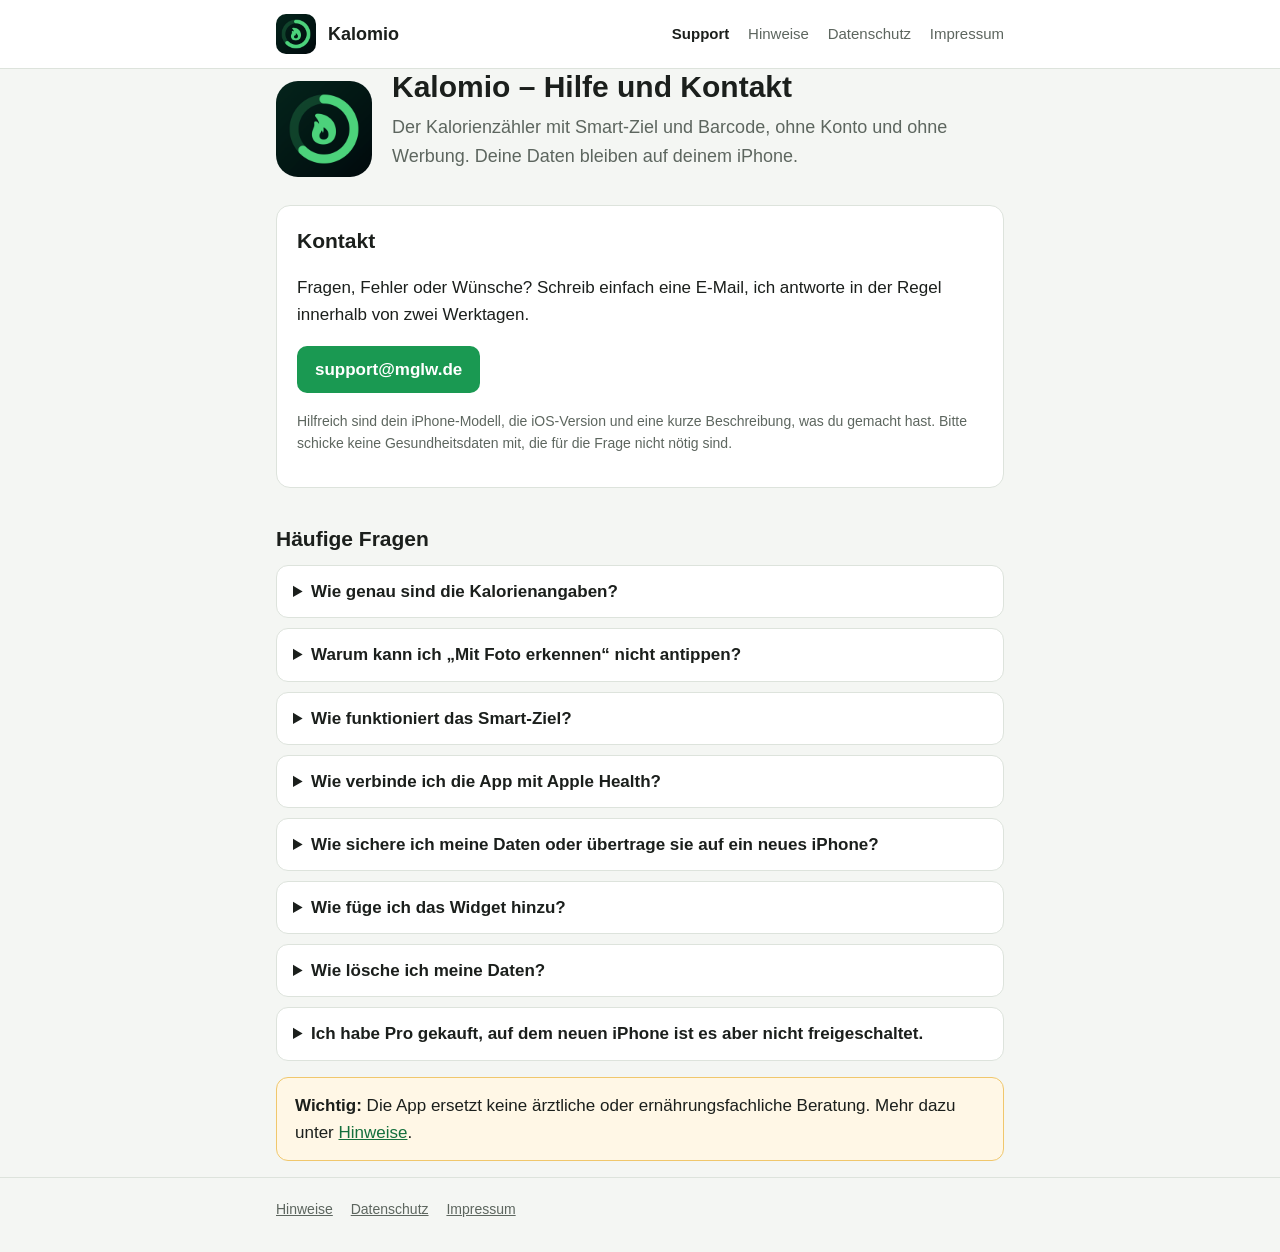
==== kalomio/index.html @ 86140501 "Erste Version der Webseite" ====
<!doctype html>
<html lang="de">
<head>
  <meta charset="utf-8">
  <meta name="viewport" content="width=device-width, initial-scale=1">
  <title>Support · Kalomio</title>
  <meta name="description" content="Hilfe, Kontakt und häufige Fragen zur iPhone-App Kalomio.">
  <link rel="stylesheet" href="style.css">
  <link rel="icon" href="icon.png">
  <link rel="apple-touch-icon" href="apple-touch-icon.png">
</head>
<body>
  <header class="site">
    <div class="wrap">
      <img src="icon.png" alt="">
      <a class="name" href="index.html">Kalomio</a>
      <nav aria-label="Seiten">
        <a href="index.html" aria-current="page">Support</a>
        <a href="hinweise.html">Hinweise</a>
        <a href="datenschutz.html">Datenschutz</a>
        <a href="impressum.html">Impressum</a>
      </nav>
    </div>
  </header>

  <main class="wrap">
    <div class="hero">
      <img src="icon.png" alt="App-Symbol von Kalomio">
      <div>
        <h1>Kalomio – Hilfe und Kontakt</h1>
        <p class="lead">Der Kalorienzähler mit Smart-Ziel und Barcode, ohne Konto und ohne Werbung. Deine Daten bleiben auf deinem iPhone.</p>
      </div>
    </div>

    <div class="card">
      <h2 style="margin-top:0">Kontakt</h2>
      <p>Fragen, Fehler oder Wünsche? Schreib einfach eine E-Mail, ich antworte in der Regel innerhalb von zwei Werktagen.</p>
      <p><a class="button" href="mailto:support@mglw.de?subject=Kalomio">support@mglw.de</a></p>
      <p class="small">Hilfreich sind dein iPhone-Modell, die iOS-Version und eine kurze Beschreibung, was du gemacht hast. Bitte schicke keine Gesundheitsdaten mit, die für die Frage nicht nötig sind.</p>
    </div>

    <h2>Häufige Fragen</h2>

    <details>
      <summary>Wie genau sind die Kalorienangaben?</summary>
      <p>Alle Kalorien und Nährwerte sind Schätzwerte. Sie stammen aus der Nährwerttabelle der App, aus der freien Datenbank Open Food Facts oder aus einer Schätzung der KI auf deinem iPhone. Im Prüffenster siehst du bei jedem Bestandteil, woher der Wert kommt, und kannst Mengen und Kalorien jederzeit anpassen.</p>
    </details>

    <details>
      <summary>Warum kann ich „Mit Foto erkennen“ nicht antippen?</summary>
      <p>Die Foto-Erkennung braucht ein iPhone mit Apple Intelligence und iOS 27 oder neuer. Tippe in der App auf das blaue i neben dem Knopf, dort steht der genaue Grund. Ohne Foto-Erkennung kannst du Mahlzeiten weiterhin beschreiben, den Barcode scannen oder von Hand eintragen.</p>
    </details>

    <details>
      <summary>Wie funktioniert das Smart-Ziel?</summary>
      <p>Das Smart-Ziel schätzt deinen Verbrauch zuerst aus Alter, Größe, Gewicht und Alltagsaktivität. Nach etwa zwei Wochen vergleicht es deine eingetragenen Mahlzeiten mit dem Verlauf deines Gewichts und passt dein Tagesziel einmal pro Woche an. Je vollständiger du einträgst und je öfter du dich wiegst, desto genauer wird es.</p>
    </details>

    <details>
      <summary>Wie verbinde ich die App mit Apple Health?</summary>
      <p>Schalte in der App unter Einstellungen „Aktivitätskalorien anrechnen“ ein oder richte das Smart-Ziel ein. iOS fragt dann nach den Freigaben. Du kannst sie jederzeit in der Health-App unter Teilen › Apps › Kalomio ändern.</p>
    </details>

    <details>
      <summary>Wie sichere ich meine Daten oder übertrage sie auf ein neues iPhone?</summary>
      <p>Unter Einstellungen › Daten erstellst du mit „Daten exportieren“ eine Sicherungsdatei, die du zum Beispiel in iCloud Drive speicherst. Auf dem neuen Gerät liest „Daten importieren“ sie wieder ein, schon vorhandene Einträge werden dabei übersprungen.</p>
    </details>

    <details>
      <summary>Wie füge ich das Widget hinzu?</summary>
      <p>Halte eine freie Stelle auf dem Home-Bildschirm gedrückt, tippe oben links auf „Bearbeiten“ und dann auf „Widget hinzufügen“. Wähle „Kalomio“ und die gewünschte Größe. Für den Sperrbildschirm hältst du ihn gedrückt, tippst auf „Anpassen“ und dann auf das Widget-Feld.</p>
    </details>

    <details>
      <summary>Wie lösche ich meine Daten?</summary>
      <p>Einzelne Mahlzeiten oder Favoriten löschst du, indem du sie nach links schiebst. Löschst du die App vom iPhone, werden alle ihre Daten auf dem Gerät entfernt. Gewichtswerte, die du in Apple Health gespeichert hast, bleiben dort erhalten und lassen sich in der Health-App löschen.</p>
    </details>

    <details>
      <summary>Ich habe Pro gekauft, auf dem neuen iPhone ist es aber nicht freigeschaltet.</summary>
      <p><span class="todo">Erst nach Einbau des Kaufs ergänzen:</span> Tippe in der App auf „Käufe wiederherstellen“ und melde dich mit demselben Apple Account an, mit dem du gekauft hast.</p>
    </details>

    <div class="note">
      <strong>Wichtig:</strong> Die App ersetzt keine ärztliche oder ernährungsfachliche Beratung. Mehr dazu unter <a href="hinweise.html">Hinweise</a>.
    </div>
  </main>

  <footer class="site">
    <div class="wrap">
      <a href="hinweise.html">Hinweise</a>
      <a href="datenschutz.html">Datenschutz</a>
      <a href="impressum.html">Impressum</a>
    </div>
  </footer>
</body>
</html>
---- kalomio/style.css ----
/* Bewusst ohne externe Schriften, Skripte oder Cookies: Die Seite lädt nichts von Dritten. */
:root {
  --bg: #f4f6f3;
  --card: #ffffff;
  --text: #1b1f1c;
  --muted: #5d665f;
  --line: #dde3dc;
  --accent: #1a9952;
  --accent-text: #146f3c;
  --note: #fff7e6;
  --note-line: #f0c76c;
  color-scheme: light dark;
}

@media (prefers-color-scheme: dark) {
  :root {
    --bg: #0f1411;
    --card: #18201b;
    --text: #eef2ee;
    --muted: #a3ada5;
    --line: #2b352e;
    --accent: #4dd17a;
    --accent-text: #6fdd94;
    --note: #2c2412;
    --note-line: #8a6a22;
  }
}

* { box-sizing: border-box; }

html { -webkit-text-size-adjust: 100%; }

body {
  margin: 0;
  background: var(--bg);
  color: var(--text);
  font: 17px/1.6 -apple-system, BlinkMacSystemFont, "Segoe UI", Roboto, Helvetica, Arial, sans-serif;
}

a { color: var(--accent-text); }

.wrap { max-width: 760px; margin: 0 auto; padding: 0 16px; }

header.site {
  border-bottom: 1px solid var(--line);
  background: var(--card);
}

header.site .wrap {
  display: flex;
  align-items: center;
  gap: 12px;
  padding-top: 14px;
  padding-bottom: 14px;
  flex-wrap: wrap;
}

header.site img { width: 40px; height: 40px; border-radius: 10px; }

header.site .name { font-weight: 600; font-size: 18px; color: var(--text); text-decoration: none; margin-right: auto; }

nav a {
  color: var(--muted);
  text-decoration: none;
  margin-left: 14px;
  font-size: 15px;
  white-space: nowrap;
}

nav a[aria-current="page"] { color: var(--text); font-weight: 600; }

main { padding: 32px 0 48px; }

h1 { font-size: 30px; line-height: 1.2; margin: 0 0 8px; }
h2 { font-size: 21px; margin: 34px 0 8px; }
h3 { font-size: 17px; margin: 22px 0 4px; }

.lead { color: var(--muted); font-size: 18px; margin-top: 0; }

.hero { display: flex; gap: 20px; align-items: center; margin-bottom: 8px; }
.hero img { width: 96px; height: 96px; border-radius: 22px; flex: none; }

.card {
  background: var(--card);
  border: 1px solid var(--line);
  border-radius: 14px;
  padding: 18px 20px;
  margin: 16px 0;
}

.note {
  background: var(--note);
  border: 1px solid var(--note-line);
  border-radius: 12px;
  padding: 14px 18px;
  margin: 16px 0;
}

details {
  background: var(--card);
  border: 1px solid var(--line);
  border-radius: 12px;
  padding: 12px 16px;
  margin: 10px 0;
}

summary { cursor: pointer; font-weight: 600; }
details p:last-child, details ul:last-child { margin-bottom: 0; }

.button {
  display: inline-block;
  background: var(--accent);
  color: #fff;
  padding: 10px 18px;
  border-radius: 10px;
  text-decoration: none;
  font-weight: 600;
}

@media (prefers-color-scheme: dark) { .button { color: #08140c; } }

/* Platzhalter fallen auf, damit nichts davon online geht. */
.todo { background: #ffe14d; color: #000; padding: 0 4px; border-radius: 4px; font-weight: 600; }

.small { font-size: 14px; color: var(--muted); }

footer.site { border-top: 1px solid var(--line); padding: 20px 0 32px; font-size: 14px; color: var(--muted); }
footer.site a { color: var(--muted); margin-right: 14px; }

@media (max-width: 520px) {
  h1 { font-size: 26px; }
  .hero { flex-direction: column; align-items: flex-start; }
  nav a { margin: 0 14px 0 0; }
}
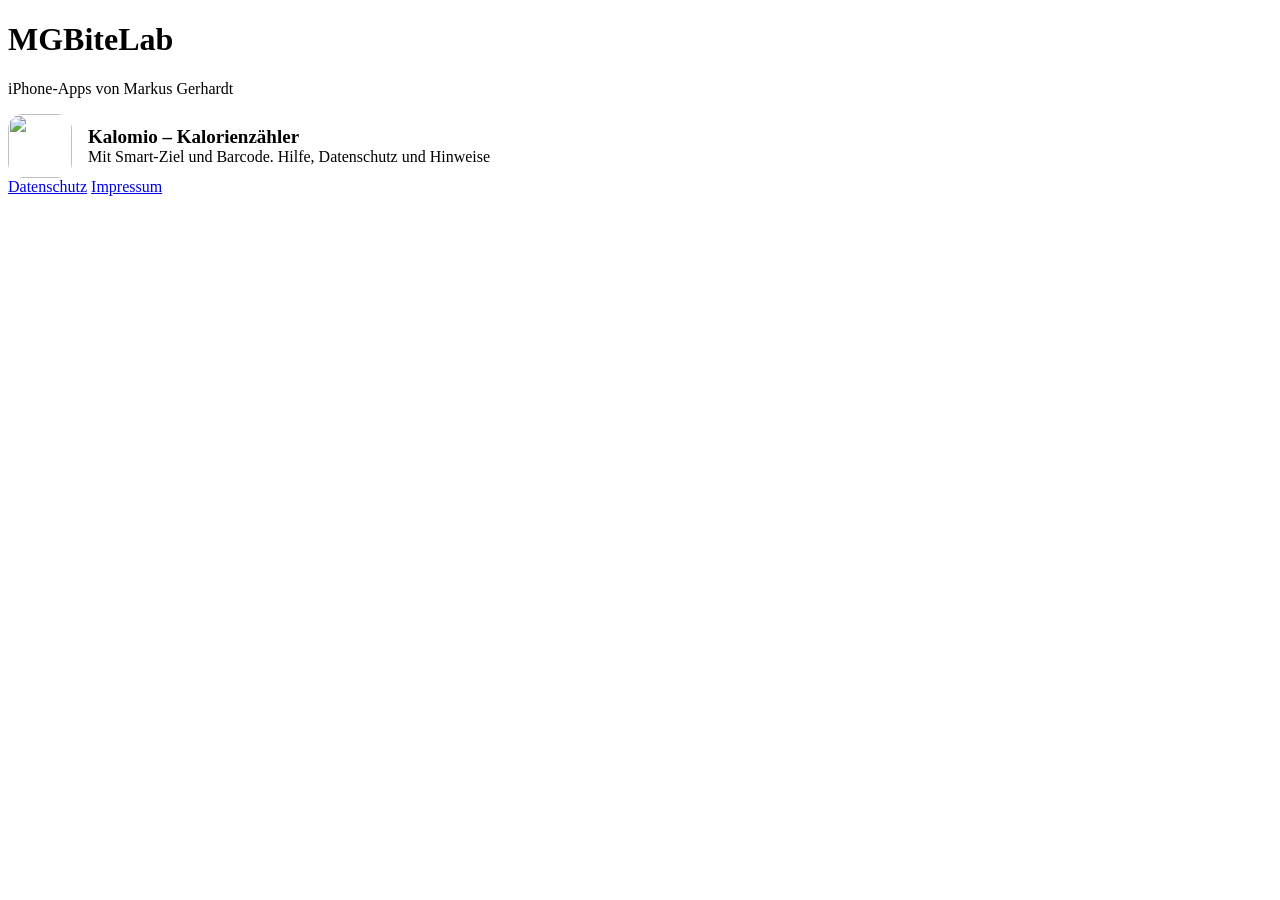
==== commit e28a2658: "Zweite" ====
--- a/kalomio/index.html
+++ b/kalomio/index.html
@@ -3,94 +3,28 @@
 <head>
   <meta charset="utf-8">
   <meta name="viewport" content="width=device-width, initial-scale=1">
-  <title>Support · Kalomio</title>
-  <meta name="description" content="Hilfe, Kontakt und häufige Fragen zur iPhone-App Kalomio.">
-  <link rel="stylesheet" href="style.css">
-  <link rel="icon" href="icon.png">
-  <link rel="apple-touch-icon" href="apple-touch-icon.png">
+  <title>MGBiteLab</title>
+  <meta name="description" content="Apps von MGBiteLab mit Support, Datenschutz und Impressum.">
+  <link rel="stylesheet" href="kalomio/style.css">
 </head>
 <body>
-  <header class="site">
-    <div class="wrap">
-      <img src="icon.png" alt="">
-      <a class="name" href="index.html">Kalomio</a>
-      <nav aria-label="Seiten">
-        <a href="index.html" aria-current="page">Support</a>
-        <a href="hinweise.html">Hinweise</a>
-        <a href="datenschutz.html">Datenschutz</a>
-        <a href="impressum.html">Impressum</a>
-      </nav>
-    </div>
-  </header>
+  <main class="wrap">
+    <h1>MGBiteLab</h1>
+    <p class="lead">iPhone-Apps von Markus Gerhardt</p>
 
-  <main class="wrap">
-    <div class="hero">
-      <img src="icon.png" alt="App-Symbol von Kalomio">
-      <div>
-        <h1>Kalomio – Hilfe und Kontakt</h1>
-        <p class="lead">Der Kalorienzähler mit Smart-Ziel und Barcode, ohne Konto und ohne Werbung. Deine Daten bleiben auf deinem iPhone.</p>
-      </div>
-    </div>
-
-    <div class="card">
-      <h2 style="margin-top:0">Kontakt</h2>
-      <p>Fragen, Fehler oder Wünsche? Schreib einfach eine E-Mail, ich antworte in der Regel innerhalb von zwei Werktagen.</p>
-      <p><a class="button" href="mailto:support@mglw.de?subject=Kalomio">support@mglw.de</a></p>
-      <p class="small">Hilfreich sind dein iPhone-Modell, die iOS-Version und eine kurze Beschreibung, was du gemacht hast. Bitte schicke keine Gesundheitsdaten mit, die für die Frage nicht nötig sind.</p>
-    </div>
-
-    <h2>Häufige Fragen</h2>
-
-    <details>
-      <summary>Wie genau sind die Kalorienangaben?</summary>
-      <p>Alle Kalorien und Nährwerte sind Schätzwerte. Sie stammen aus der Nährwerttabelle der App, aus der freien Datenbank Open Food Facts oder aus einer Schätzung der KI auf deinem iPhone. Im Prüffenster siehst du bei jedem Bestandteil, woher der Wert kommt, und kannst Mengen und Kalorien jederzeit anpassen.</p>
-    </details>
-
-    <details>
-      <summary>Warum kann ich „Mit Foto erkennen“ nicht antippen?</summary>
-      <p>Die Foto-Erkennung braucht ein iPhone mit Apple Intelligence und iOS 27 oder neuer. Tippe in der App auf das blaue i neben dem Knopf, dort steht der genaue Grund. Ohne Foto-Erkennung kannst du Mahlzeiten weiterhin beschreiben, den Barcode scannen oder von Hand eintragen.</p>
-    </details>
-
-    <details>
-      <summary>Wie funktioniert das Smart-Ziel?</summary>
-      <p>Das Smart-Ziel schätzt deinen Verbrauch zuerst aus Alter, Größe, Gewicht und Alltagsaktivität. Nach etwa zwei Wochen vergleicht es deine eingetragenen Mahlzeiten mit dem Verlauf deines Gewichts und passt dein Tagesziel einmal pro Woche an. Je vollständiger du einträgst und je öfter du dich wiegst, desto genauer wird es.</p>
-    </details>
-
-    <details>
-      <summary>Wie verbinde ich die App mit Apple Health?</summary>
-      <p>Schalte in der App unter Einstellungen „Aktivitätskalorien anrechnen“ ein oder richte das Smart-Ziel ein. iOS fragt dann nach den Freigaben. Du kannst sie jederzeit in der Health-App unter Teilen › Apps › Kalomio ändern.</p>
-    </details>
-
-    <details>
-      <summary>Wie sichere ich meine Daten oder übertrage sie auf ein neues iPhone?</summary>
-      <p>Unter Einstellungen › Daten erstellst du mit „Daten exportieren“ eine Sicherungsdatei, die du zum Beispiel in iCloud Drive speicherst. Auf dem neuen Gerät liest „Daten importieren“ sie wieder ein, schon vorhandene Einträge werden dabei übersprungen.</p>
-    </details>
-
-    <details>
-      <summary>Wie füge ich das Widget hinzu?</summary>
-      <p>Halte eine freie Stelle auf dem Home-Bildschirm gedrückt, tippe oben links auf „Bearbeiten“ und dann auf „Widget hinzufügen“. Wähle „Kalomio“ und die gewünschte Größe. Für den Sperrbildschirm hältst du ihn gedrückt, tippst auf „Anpassen“ und dann auf das Widget-Feld.</p>
-    </details>
-
-    <details>
-      <summary>Wie lösche ich meine Daten?</summary>
-      <p>Einzelne Mahlzeiten oder Favoriten löschst du, indem du sie nach links schiebst. Löschst du die App vom iPhone, werden alle ihre Daten auf dem Gerät entfernt. Gewichtswerte, die du in Apple Health gespeichert hast, bleiben dort erhalten und lassen sich in der Health-App löschen.</p>
-    </details>
-
-    <details>
-      <summary>Ich habe Pro gekauft, auf dem neuen iPhone ist es aber nicht freigeschaltet.</summary>
-      <p><span class="todo">Erst nach Einbau des Kaufs ergänzen:</span> Tippe in der App auf „Käufe wiederherstellen“ und melde dich mit demselben Apple Account an, mit dem du gekauft hast.</p>
-    </details>
-
-    <div class="note">
-      <strong>Wichtig:</strong> Die App ersetzt keine ärztliche oder ernährungsfachliche Beratung. Mehr dazu unter <a href="hinweise.html">Hinweise</a>.
-    </div>
+    <a class="card" href="kalomio/" style="display:flex; gap:16px; align-items:center; text-decoration:none; color:inherit">
+      <img src="kalomio/icon.png" alt="" style="width:64px; height:64px; border-radius:15px; flex:none">
+      <span>
+        <strong style="font-size:19px">Kalomio – Kalorienzähler</strong><br>
+        <span class="small">Mit Smart-Ziel und Barcode. Hilfe, Datenschutz und Hinweise</span>
+      </span>
+    </a>
   </main>
 
   <footer class="site">
     <div class="wrap">
-      <a href="hinweise.html">Hinweise</a>
-      <a href="datenschutz.html">Datenschutz</a>
-      <a href="impressum.html">Impressum</a>
+      <a href="kalomio/datenschutz.html">Datenschutz</a>
+      <a href="kalomio/impressum.html">Impressum</a>
     </div>
   </footer>
 </body>
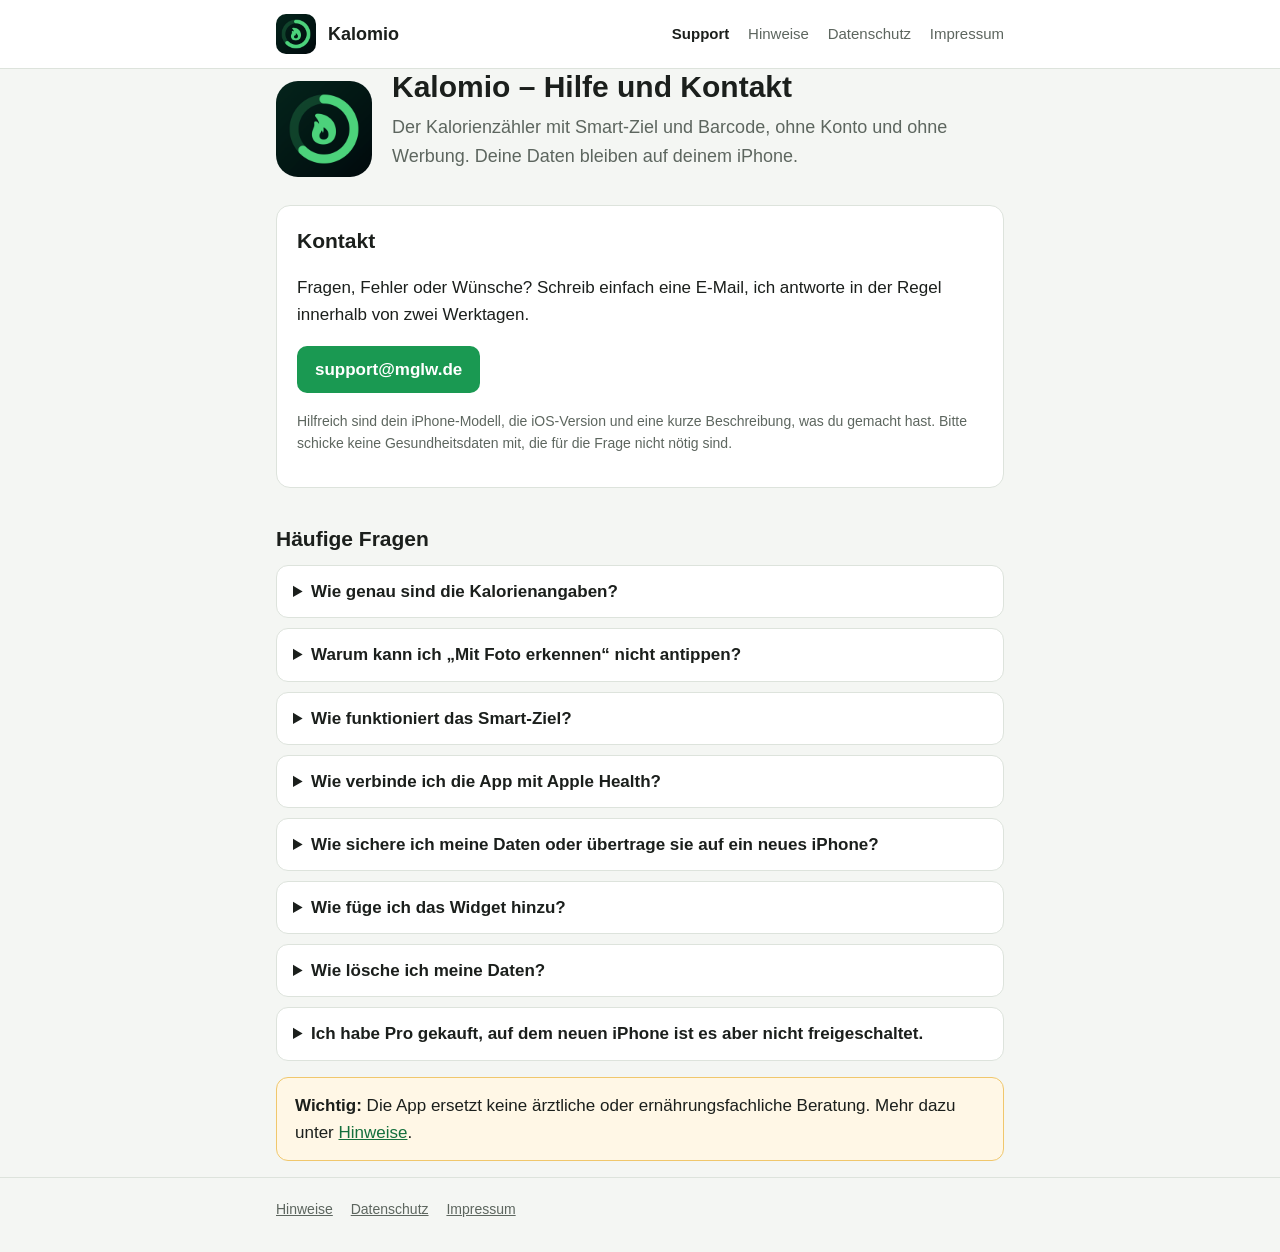
==== commit d1f7e78f: "Zweite" ====
--- a/kalomio/index.html
+++ b/kalomio/index.html
@@ -3,28 +3,94 @@
 <head>
   <meta charset="utf-8">
   <meta name="viewport" content="width=device-width, initial-scale=1">
-  <title>MGBiteLab</title>
-  <meta name="description" content="Apps von MGBiteLab mit Support, Datenschutz und Impressum.">
-  <link rel="stylesheet" href="kalomio/style.css">
+  <title>Support · Kalomio</title>
+  <meta name="description" content="Hilfe, Kontakt und häufige Fragen zur iPhone-App Kalomio.">
+  <link rel="stylesheet" href="style.css">
+  <link rel="icon" href="icon.png">
+  <link rel="apple-touch-icon" href="apple-touch-icon.png">
 </head>
 <body>
+  <header class="site">
+    <div class="wrap">
+      <img src="icon.png" alt="">
+      <a class="name" href="index.html">Kalomio</a>
+      <nav aria-label="Seiten">
+        <a href="index.html" aria-current="page">Support</a>
+        <a href="hinweise.html">Hinweise</a>
+        <a href="datenschutz.html">Datenschutz</a>
+        <a href="impressum.html">Impressum</a>
+      </nav>
+    </div>
+  </header>
+
   <main class="wrap">
-    <h1>MGBiteLab</h1>
-    <p class="lead">iPhone-Apps von Markus Gerhardt</p>
+    <div class="hero">
+      <img src="icon.png" alt="App-Symbol von Kalomio">
+      <div>
+        <h1>Kalomio – Hilfe und Kontakt</h1>
+        <p class="lead">Der Kalorienzähler mit Smart-Ziel und Barcode, ohne Konto und ohne Werbung. Deine Daten bleiben auf deinem iPhone.</p>
+      </div>
+    </div>
 
-    <a class="card" href="kalomio/" style="display:flex; gap:16px; align-items:center; text-decoration:none; color:inherit">
-      <img src="kalomio/icon.png" alt="" style="width:64px; height:64px; border-radius:15px; flex:none">
-      <span>
-        <strong style="font-size:19px">Kalomio – Kalorienzähler</strong><br>
-        <span class="small">Mit Smart-Ziel und Barcode. Hilfe, Datenschutz und Hinweise</span>
-      </span>
-    </a>
+    <div class="card">
+      <h2 style="margin-top:0">Kontakt</h2>
+      <p>Fragen, Fehler oder Wünsche? Schreib einfach eine E-Mail, ich antworte in der Regel innerhalb von zwei Werktagen.</p>
+      <p><a class="button" href="&#109;&#97;&#105;&#108;&#116;&#111;&#58;&#115;&#117;&#112;&#112;&#111;&#114;&#116;&#64;&#109;&#103;&#108;&#119;&#46;&#100;&#101;?subject=Kalomio">&#115;&#117;&#112;&#112;&#111;&#114;&#116;&#64;&#109;&#103;&#108;&#119;&#46;&#100;&#101;</a></p>
+      <p class="small">Hilfreich sind dein iPhone-Modell, die iOS-Version und eine kurze Beschreibung, was du gemacht hast. Bitte schicke keine Gesundheitsdaten mit, die für die Frage nicht nötig sind.</p>
+    </div>
+
+    <h2>Häufige Fragen</h2>
+
+    <details>
+      <summary>Wie genau sind die Kalorienangaben?</summary>
+      <p>Alle Kalorien und Nährwerte sind Schätzwerte. Sie stammen aus der Nährwerttabelle der App, aus der freien Datenbank Open Food Facts oder aus einer Schätzung der KI auf deinem iPhone. Im Prüffenster siehst du bei jedem Bestandteil, woher der Wert kommt, und kannst Mengen und Kalorien jederzeit anpassen.</p>
+    </details>
+
+    <details>
+      <summary>Warum kann ich „Mit Foto erkennen“ nicht antippen?</summary>
+      <p>Die Foto-Erkennung braucht ein iPhone mit Apple Intelligence und iOS 27 oder neuer. Tippe in der App auf das blaue i neben dem Knopf, dort steht der genaue Grund. Ohne Foto-Erkennung kannst du Mahlzeiten weiterhin beschreiben, den Barcode scannen oder von Hand eintragen.</p>
+    </details>
+
+    <details>
+      <summary>Wie funktioniert das Smart-Ziel?</summary>
+      <p>Das Smart-Ziel schätzt deinen Verbrauch zuerst aus Alter, Größe, Gewicht und Alltagsaktivität. Nach etwa zwei Wochen vergleicht es deine eingetragenen Mahlzeiten mit dem Verlauf deines Gewichts und passt dein Tagesziel einmal pro Woche an. Je vollständiger du einträgst und je öfter du dich wiegst, desto genauer wird es.</p>
+    </details>
+
+    <details>
+      <summary>Wie verbinde ich die App mit Apple Health?</summary>
+      <p>Schalte in der App unter Einstellungen „Aktivitätskalorien anrechnen“ ein oder richte das Smart-Ziel ein. iOS fragt dann nach den Freigaben. Du kannst sie jederzeit in der Health-App unter Teilen › Apps › Kalomio ändern.</p>
+    </details>
+
+    <details>
+      <summary>Wie sichere ich meine Daten oder übertrage sie auf ein neues iPhone?</summary>
+      <p>Unter Einstellungen › Daten erstellst du mit „Daten exportieren“ eine Sicherungsdatei, die du zum Beispiel in iCloud Drive speicherst. Auf dem neuen Gerät liest „Daten importieren“ sie wieder ein, schon vorhandene Einträge werden dabei übersprungen.</p>
+    </details>
+
+    <details>
+      <summary>Wie füge ich das Widget hinzu?</summary>
+      <p>Halte eine freie Stelle auf dem Home-Bildschirm gedrückt, tippe oben links auf „Bearbeiten“ und dann auf „Widget hinzufügen“. Wähle „Kalomio“ und die gewünschte Größe. Für den Sperrbildschirm hältst du ihn gedrückt, tippst auf „Anpassen“ und dann auf das Widget-Feld.</p>
+    </details>
+
+    <details>
+      <summary>Wie lösche ich meine Daten?</summary>
+      <p>Einzelne Mahlzeiten oder Favoriten löschst du, indem du sie nach links schiebst. Löschst du die App vom iPhone, werden alle ihre Daten auf dem Gerät entfernt. Gewichtswerte, die du in Apple Health gespeichert hast, bleiben dort erhalten und lassen sich in der Health-App löschen.</p>
+    </details>
+
+    <details>
+      <summary>Ich habe Pro gekauft, auf dem neuen iPhone ist es aber nicht freigeschaltet.</summary>
+      <p><span class="todo">Erst nach Einbau des Kaufs ergänzen:</span> Tippe in der App auf „Käufe wiederherstellen“ und melde dich mit demselben Apple Account an, mit dem du gekauft hast.</p>
+    </details>
+
+    <div class="note">
+      <strong>Wichtig:</strong> Die App ersetzt keine ärztliche oder ernährungsfachliche Beratung. Mehr dazu unter <a href="hinweise.html">Hinweise</a>.
+    </div>
   </main>
 
   <footer class="site">
     <div class="wrap">
-      <a href="kalomio/datenschutz.html">Datenschutz</a>
-      <a href="kalomio/impressum.html">Impressum</a>
+      <a href="hinweise.html">Hinweise</a>
+      <a href="datenschutz.html">Datenschutz</a>
+      <a href="impressum.html">Impressum</a>
     </div>
   </footer>
 </body>
--- a/kalomio/style.css
+++ b/kalomio/style.css
@@ -0,0 +1,134 @@
+/* Bewusst ohne externe Schriften, Skripte oder Cookies: Die Seite lädt nichts von Dritten. */
+:root {
+  --bg: #f4f6f3;
+  --card: #ffffff;
+  --text: #1b1f1c;
+  --muted: #5d665f;
+  --line: #dde3dc;
+  --accent: #1a9952;
+  --accent-text: #146f3c;
+  --note: #fff7e6;
+  --note-line: #f0c76c;
+  color-scheme: light dark;
+}
+
+@media (prefers-color-scheme: dark) {
+  :root {
+    --bg: #0f1411;
+    --card: #18201b;
+    --text: #eef2ee;
+    --muted: #a3ada5;
+    --line: #2b352e;
+    --accent: #4dd17a;
+    --accent-text: #6fdd94;
+    --note: #2c2412;
+    --note-line: #8a6a22;
+  }
+}
+
+* { box-sizing: border-box; }
+
+html { -webkit-text-size-adjust: 100%; }
+
+body {
+  margin: 0;
+  background: var(--bg);
+  color: var(--text);
+  font: 17px/1.6 -apple-system, BlinkMacSystemFont, "Segoe UI", Roboto, Helvetica, Arial, sans-serif;
+}
+
+a { color: var(--accent-text); }
+
+.wrap { max-width: 760px; margin: 0 auto; padding: 0 16px; }
+
+header.site {
+  border-bottom: 1px solid var(--line);
+  background: var(--card);
+}
+
+header.site .wrap {
+  display: flex;
+  align-items: center;
+  gap: 12px;
+  padding-top: 14px;
+  padding-bottom: 14px;
+  flex-wrap: wrap;
+}
+
+header.site img { width: 40px; height: 40px; border-radius: 10px; }
+
+header.site .name { font-weight: 600; font-size: 18px; color: var(--text); text-decoration: none; margin-right: auto; }
+
+nav a {
+  color: var(--muted);
+  text-decoration: none;
+  margin-left: 14px;
+  font-size: 15px;
+  white-space: nowrap;
+}
+
+nav a[aria-current="page"] { color: var(--text); font-weight: 600; }
+
+main { padding: 32px 0 48px; }
+
+h1 { font-size: 30px; line-height: 1.2; margin: 0 0 8px; }
+h2 { font-size: 21px; margin: 34px 0 8px; }
+h3 { font-size: 17px; margin: 22px 0 4px; }
+
+.lead { color: var(--muted); font-size: 18px; margin-top: 0; }
+
+.hero { display: flex; gap: 20px; align-items: center; margin-bottom: 8px; }
+.hero img { width: 96px; height: 96px; border-radius: 22px; flex: none; }
+
+.card {
+  background: var(--card);
+  border: 1px solid var(--line);
+  border-radius: 14px;
+  padding: 18px 20px;
+  margin: 16px 0;
+}
+
+.note {
+  background: var(--note);
+  border: 1px solid var(--note-line);
+  border-radius: 12px;
+  padding: 14px 18px;
+  margin: 16px 0;
+}
+
+details {
+  background: var(--card);
+  border: 1px solid var(--line);
+  border-radius: 12px;
+  padding: 12px 16px;
+  margin: 10px 0;
+}
+
+summary { cursor: pointer; font-weight: 600; }
+details p:last-child, details ul:last-child { margin-bottom: 0; }
+
+.button {
+  display: inline-block;
+  background: var(--accent);
+  color: #fff;
+  padding: 10px 18px;
+  border-radius: 10px;
+  text-decoration: none;
+  font-weight: 600;
+}
+
+@media (prefers-color-scheme: dark) { .button { color: #08140c; } }
+
+/* Platzhalter fallen auf, damit nichts davon online geht. */
+.todo { background: #ffe14d; color: #000; padding: 0 4px; border-radius: 4px; font-weight: 600; }
+
+.small { font-size: 14px; color: var(--muted); }
+
+footer.site { border-top: 1px solid var(--line); padding: 20px 0 32px; font-size: 14px; color: var(--muted); }
+footer.site a { color: var(--muted); margin-right: 14px; }
+
+@media (max-width: 520px) {
+  h1 { font-size: 26px; }
+  .hero { flex-direction: column; align-items: flex-start; }
+  nav a { margin: 0 14px 0 0; }
+}
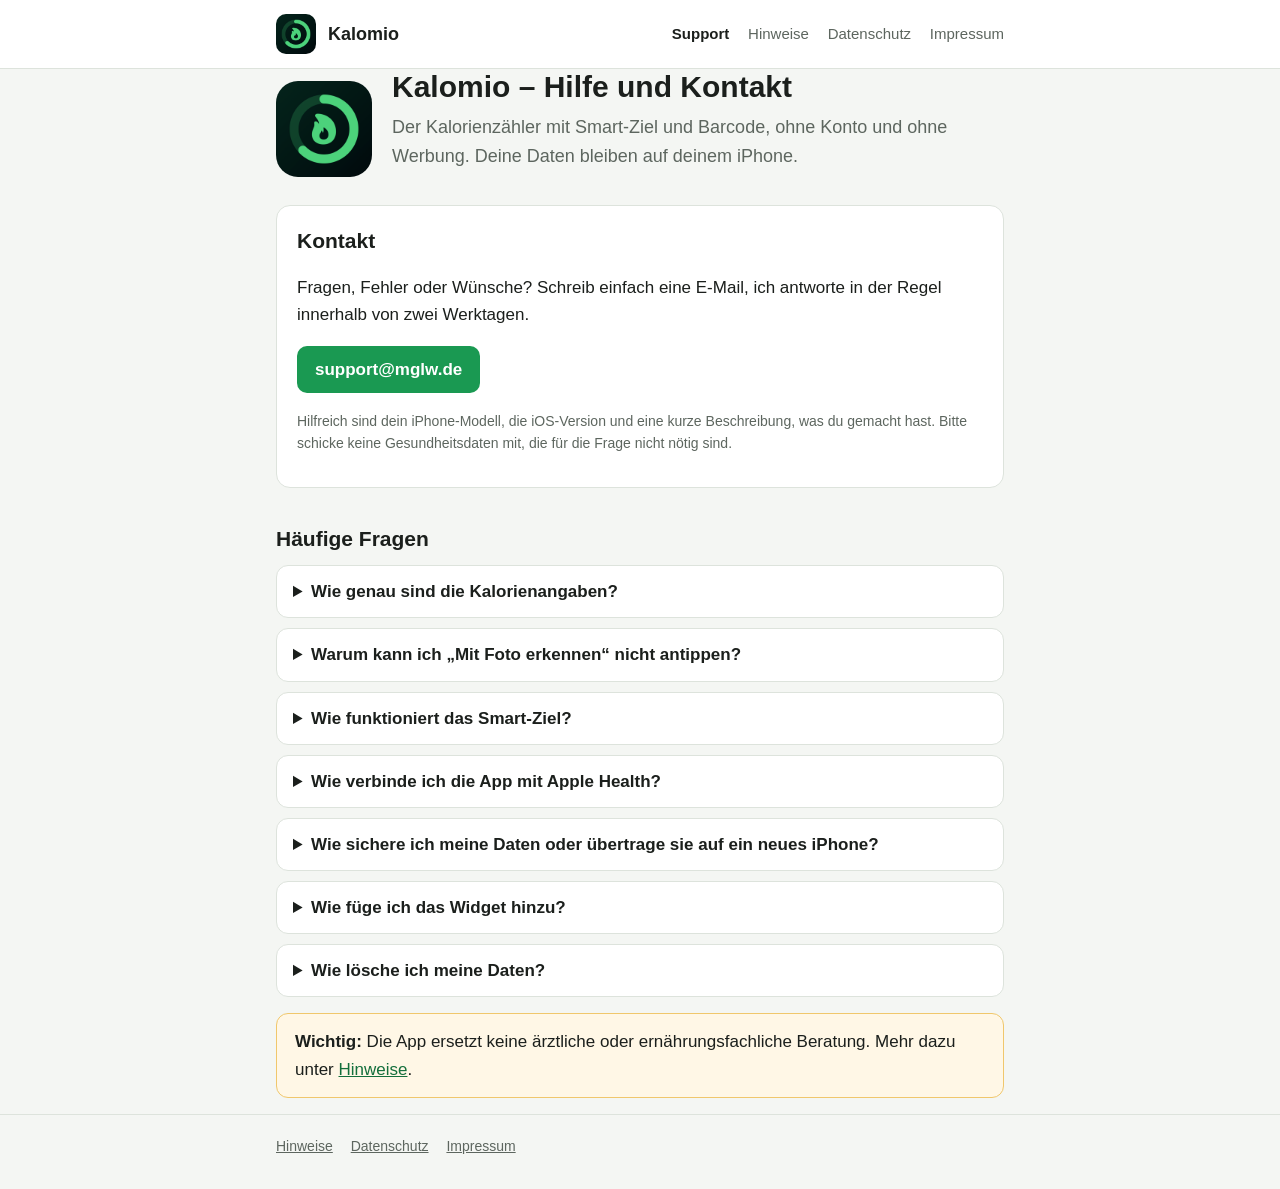
==== commit 4ab376ae: "Dritte" ====
--- a/kalomio/index.html
+++ b/kalomio/index.html
@@ -76,11 +76,6 @@
       <p>Einzelne Mahlzeiten oder Favoriten löschst du, indem du sie nach links schiebst. Löschst du die App vom iPhone, werden alle ihre Daten auf dem Gerät entfernt. Gewichtswerte, die du in Apple Health gespeichert hast, bleiben dort erhalten und lassen sich in der Health-App löschen.</p>
     </details>
 
-    <details>
-      <summary>Ich habe Pro gekauft, auf dem neuen iPhone ist es aber nicht freigeschaltet.</summary>
-      <p><span class="todo">Erst nach Einbau des Kaufs ergänzen:</span> Tippe in der App auf „Käufe wiederherstellen“ und melde dich mit demselben Apple Account an, mit dem du gekauft hast.</p>
-    </details>
-
     <div class="note">
       <strong>Wichtig:</strong> Die App ersetzt keine ärztliche oder ernährungsfachliche Beratung. Mehr dazu unter <a href="hinweise.html">Hinweise</a>.
     </div>
